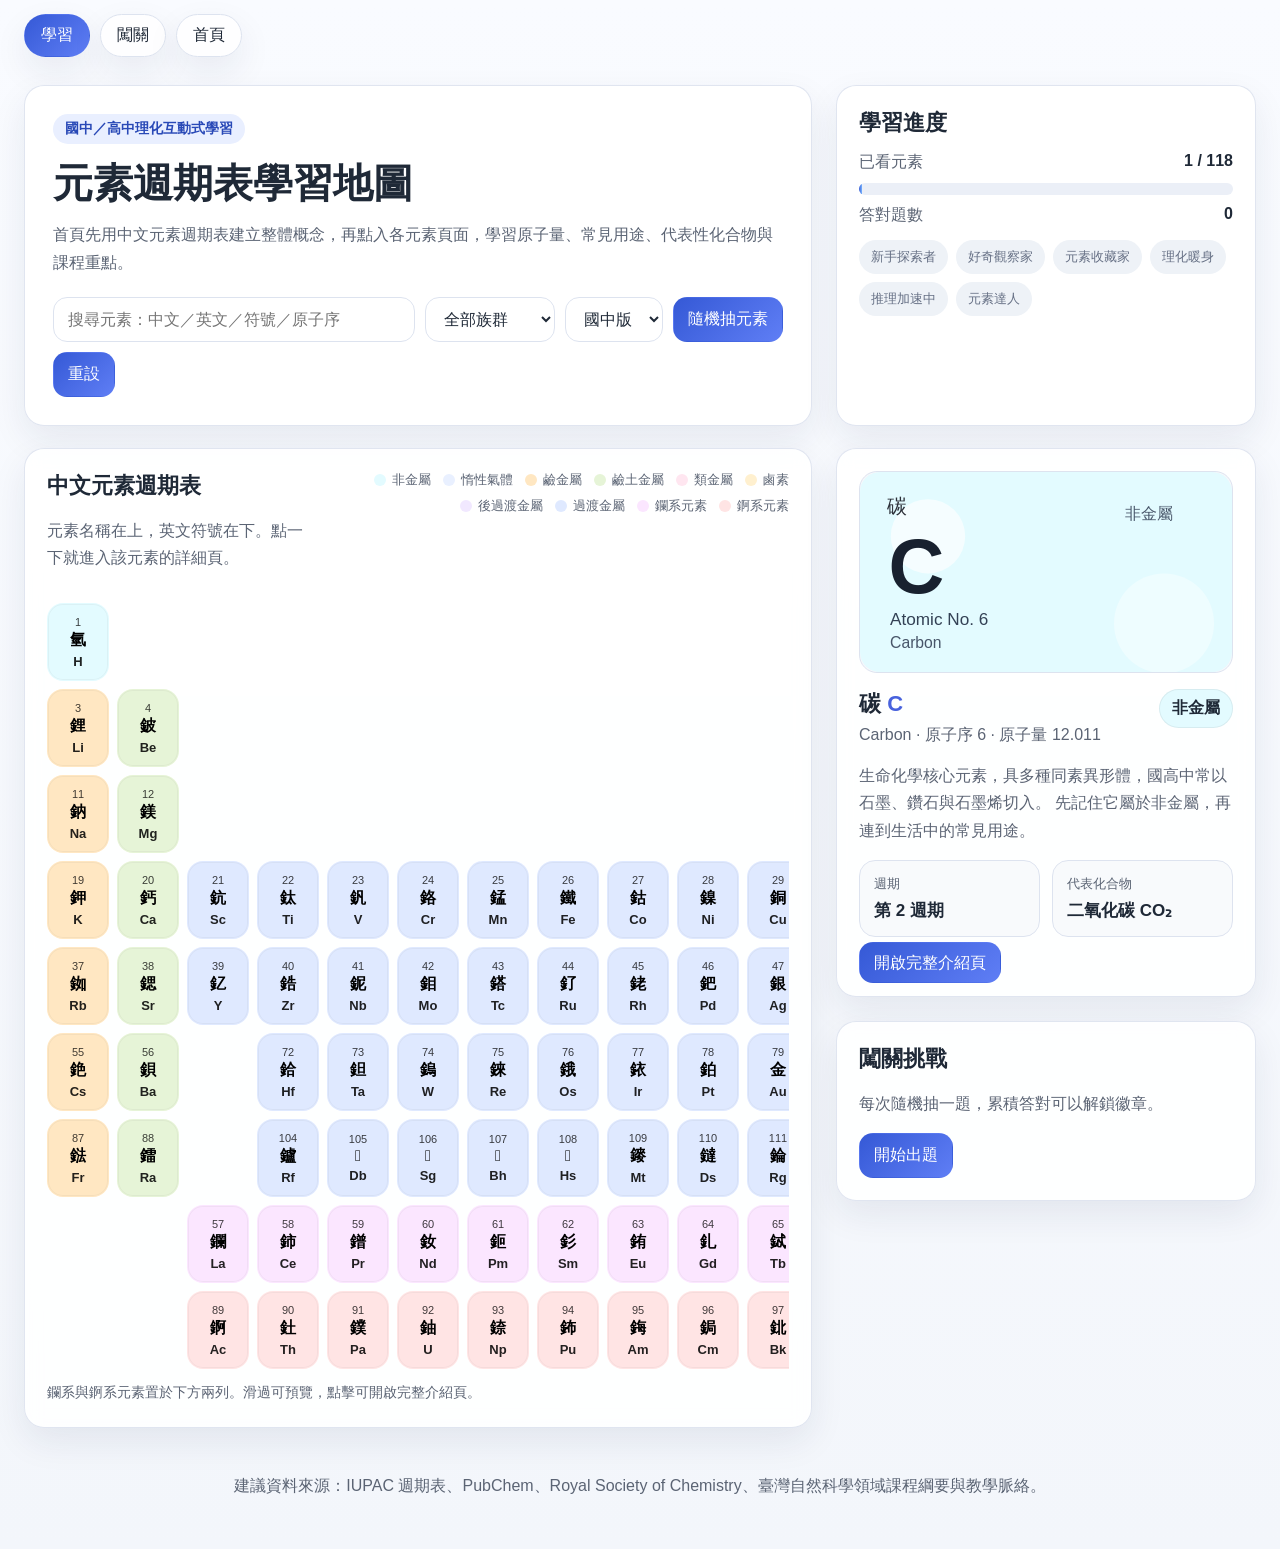
==== study.html @ 75bac7d1 "Add files via upload" ====
<!DOCTYPE html>
<html lang="zh-Hant">
<head>
  <meta charset="UTF-8">
  <meta name="viewport" content="width=device-width, initial-scale=1.0">
  <title>元素週期表｜學習模式</title>
  <link rel="stylesheet" href="style.css">
</head>
<body class="study-body">
  <nav class="app-nav">
    <a class="nav-pill active" href="study.html">學習</a>
    <a class="nav-pill" href="challenge.html">闖關</a>
    <a class="nav-pill" href="index.html">首頁</a>
  </nav>
  <header class="hero">
    <div class="hero-copy">
      <div class="hero-kicker">國中／高中理化互動式學習</div>
      <h1>元素週期表學習地圖</h1>
      <p>首頁先用中文元素週期表建立整體概念，再點入各元素頁面，學習原子量、常見用途、代表性化合物與課程重點。</p>
      <div class="toolbar">
        <input id="searchInput" type="search" placeholder="搜尋元素：中文／英文／符號／原子序">
        <select id="familyFilter"><option value="all">全部族群</option></select>
        <select id="modeSwitch" aria-label="學習模式切換">
          <option value="junior">國中版</option>
          <option value="senior">高中版</option>
        </select>
        <button id="randomBtn">隨機抽元素</button>
        <button id="resetBtn">重設</button>
      </div>
    </div>
    <div class="dashboard-card">
      <h2>學習進度</h2>
      <div class="progress-stat"><span>已看元素</span><strong id="viewedCount">0 / 118</strong></div>
      <div class="progress-bar"><span id="viewBar"></span></div>
      <div class="progress-stat"><span>答對題數</span><strong id="quizScore">0</strong></div>
      <div class="badge-wrap" id="badgeWrap"></div>
    </div>
  </header>

  <main class="layout-home">
    <section class="table-panel card">
      <div class="section-head">
        <div>
          <h2>中文元素週期表</h2>
          <p>元素名稱在上，英文符號在下。點一下就進入該元素的詳細頁。</p>
        </div>
        <div class="legend" id="legend"></div>
      </div>
      <div class="mobile-hint">手機版會自動切換成卡片式瀏覽，較容易點選與閱讀。</div>
      <div class="table-wrap">
        <div class="table-grid" id="periodicTable"></div>
      </div>
      <div class="mobile-list" id="mobileElementList"></div>
      <div class="series-note">鑭系與錒系元素置於下方兩列。滑過可預覽，點擊可開啟完整介紹頁。</div>
    </section>

    <aside class="side-panel">
      <section class="card preview-card" id="previewCard">
        <div class="placeholder">
          <div class="placeholder-icon">🧪</div>
          <h2>先選一個元素吧</h2>
          <p>例如：氫、碳、氧、鈉、矽、鐵、銅。</p>
        </div>
      </section>

      <section class="card quiz-card">
        <h2>闖關挑戰</h2>
        <p>每次隨機抽一題，累積答對可以解鎖徽章。</p>
        <button id="quizBtn">開始出題</button>
        <div id="quizArea"></div>
      </section>
    </aside>
  </main>

  <footer class="footer">
    <p>建議資料來源：IUPAC 週期表、PubChem、Royal Society of Chemistry、臺灣自然科學領域課程綱要與教學脈絡。</p>
  </footer>

  <script src="data.js"></script>
  <script src="script.js"></script>
</body>
</html>
---- style.css ----
:root {
  --bg: #f6f8fc;
  --surface: #ffffff;
  --text: #1f2937;
  --muted: #5b6474;
  --line: #dde3ef;
  --shadow: 0 14px 35px rgba(27, 39, 71, 0.08);
  --radius: 20px;
}
* { box-sizing: border-box; }
body {
  margin: 0;
  font-family: "Noto Sans TC", "PingFang TC", "Microsoft JhengHei", sans-serif;
  color: var(--text);
  background: linear-gradient(180deg, #f9fbff 0%, #f3f6fb 100%);
}
a { color: inherit; text-decoration: none; }
button, input, select { font: inherit; }
button { cursor: pointer; }
.hero, .detail-topbar, .detail-page { max-width: 1500px; margin: 0 auto; }
.hero {
  display: grid;
  grid-template-columns: minmax(0, 1.6fr) minmax(280px, 420px);
  gap: 24px;
  padding: 28px 24px 10px;
}
.hero-copy, .dashboard-card, .card {
  background: rgba(255,255,255,0.9);
  backdrop-filter: blur(8px);
  border: 1px solid rgba(221,227,239,0.9);
  border-radius: var(--radius);
  box-shadow: var(--shadow);
}
.hero-copy { padding: 28px; }
.hero-kicker {
  display: inline-block; padding: 6px 12px; border-radius: 999px; background: #e9efff; color: #2949b7; font-weight: 700; font-size: 14px;
}
h1 { margin: 12px 0 10px; font-size: 40px; }
.hero p { margin: 0; color: var(--muted); line-height: 1.75; }
.toolbar {
  margin-top: 20px; display: flex; flex-wrap: wrap; gap: 10px;
}
.toolbar input, .toolbar select, .toolbar button, .mode-btn, .nav-btn, .detail-link, .back-link, #quizBtn {
  border-radius: 14px; border: 1px solid var(--line); background: #fff; color: var(--text); padding: 11px 14px;
}
.toolbar input { min-width: 260px; flex: 1 1 320px; }
.toolbar button, #quizBtn, .detail-link, .nav-btn, .mode-btn.active, .back-link {
  background: linear-gradient(135deg, #3559d6, #5f7ef5);
  color: #fff; border-color: transparent;
}
.dashboard-card { padding: 22px; }
.dashboard-card h2, .card h2 { margin: 0 0 14px; font-size: 22px; }
.progress-stat { display: flex; justify-content: space-between; margin: 10px 0; color: var(--muted); }
.progress-stat strong { color: var(--text); }
.progress-bar { height: 12px; background: #ebeff7; border-radius: 999px; overflow: hidden; }
.progress-bar span { display: block; height: 100%; width: 0; background: linear-gradient(90deg, #3559d6, #7ab7ff); }
.badge-wrap { display: flex; flex-wrap: wrap; gap: 8px; margin-top: 14px; }
.badge { padding: 8px 12px; font-size: 13px; border-radius: 999px; background: #eef2f7; color: #667085; }
.badge.on { background: #dff4e3; color: #1b6f3e; font-weight: 700; }

.layout-home {
  max-width: 1500px; margin: 0 auto; padding: 12px 24px 24px; display: grid; grid-template-columns: minmax(0, 1.7fr) minmax(300px, 420px); gap: 24px;
}
.card { padding: 22px; }
.section-head { display: flex; justify-content: space-between; gap: 16px; align-items: flex-start; }
.section-head p, .series-note, .quiz-card p, .preview-text { color: var(--muted); line-height: 1.7; }
.legend { display: flex; flex-wrap: wrap; gap: 8px 12px; justify-content: flex-end; }
.legend-item { display: inline-flex; align-items: center; gap: 6px; font-size: 13px; color: var(--muted); }
.legend-color { width: 12px; height: 12px; border-radius: 999px; display: inline-block; }
.table-wrap { margin-top: 16px; overflow: auto; }
.table-grid {
  display: grid; grid-template-columns: repeat(18, minmax(62px, 1fr)); gap: 8px; min-width: 1200px;
}
.element, .empty-cell {
  min-height: 78px; border-radius: 16px; border: 1px solid transparent;
}
.element {
  padding: 8px 6px; text-align: center; transition: transform .18s ease, box-shadow .18s ease, opacity .18s ease; box-shadow: inset 0 0 0 1px rgba(0,0,0,0.04);
}
.element:hover { transform: translateY(-3px); box-shadow: 0 12px 22px rgba(30, 41, 59, 0.12); }
.element.hidden { opacity: 0.2; }
.element .number { font-size: 11px; opacity: 0.75; }
.element .name { font-size: 16px; font-weight: 800; margin-top: 2px; }
.element .symbol { font-size: 13px; margin-top: 3px; font-weight: 600; opacity: 0.86; }
.empty-cell { background: transparent; }
.series-note { margin-top: 12px; font-size: 14px; }
.side-panel { display: grid; gap: 24px; align-content: start; }
.placeholder { min-height: 250px; display: grid; place-items: center; text-align: center; color: var(--muted); }
.placeholder-icon { font-size: 46px; }
.preview-media img, .detail-media img { width: 100%; display: block; border-radius: 18px; border: 1px solid var(--line); background: #f6f7fb; }
.preview-head, .detail-title-row { display: flex; justify-content: space-between; gap: 14px; align-items: flex-start; margin-top: 16px; }
.preview-head h2, .detail-title-row h1 { margin: 0; }
.preview-head h2 span, .detail-title-row h1 span { color: #4862dd; }
.preview-head p, .detail-title-row p { color: var(--muted); margin: 6px 0 0; }
.mini-stats { display: grid; grid-template-columns: 1fr 1fr; gap: 12px; margin: 16px 0; }
.mini-stats div, .stat-card { border-radius: 16px; padding: 14px; background: #f8fafc; border: 1px solid var(--line); }
.mini-stats span, .stat-card span { display: block; font-size: 13px; color: var(--muted); }
.mini-stats strong, .stat-card strong { display: block; margin-top: 6px; font-size: 17px; }
.chip { display: inline-flex; align-items: center; border-radius: 999px; padding: 8px 12px; font-weight: 700; border: 1px solid rgba(0,0,0,0.06); }
.quiz-box { margin-top: 14px; padding: 16px; background: #f8fbff; border-radius: 18px; border: 1px solid var(--line); }
.quiz-options { display: grid; gap: 10px; margin-top: 12px; }
.quiz-options button { padding: 12px 14px; border-radius: 14px; border: 1px solid var(--line); background: #fff; text-align: left; }
.quiz-result { margin-top: 12px; font-weight: 700; }
.quiz-result.ok { color: #137a3d; }
.quiz-result.bad { color: #b42318; }
.footer { text-align: center; color: var(--muted); padding: 8px 24px 36px; }

.detail-page-body { min-height: 100vh; }
.detail-topbar { padding: 24px 24px 12px; display: flex; justify-content: space-between; gap: 18px; align-items: center; }
.mode-toggle { display: flex; gap: 10px; }
.mode-btn { color: var(--text); background: #fff; }
.detail-page { padding: 0 24px 28px; }
.detail-hero { display: grid; grid-template-columns: minmax(0, 1.15fr) minmax(300px, 1fr); gap: 24px; }
.detail-main { display: flex; flex-direction: column; justify-content: center; }
.stats-grid { display: grid; grid-template-columns: repeat(2, minmax(0, 1fr)); gap: 14px; margin-top: 18px; }
.detail-grid { display: grid; grid-template-columns: repeat(2, minmax(0, 1fr)); gap: 24px; margin-top: 24px; }
.compound-list { padding-left: 20px; line-height: 1.9; color: var(--muted); }
.nav-card { margin-top: 24px; }
.nav-buttons { display: flex; gap: 12px; flex-wrap: wrap; }

.alkali { background: #ffe7c2; }
.alkaline { background: #e6f4d7; }
.transition { background: #dfe9ff; }
.post { background: #f1e8ff; }
.metalloid { background: #ffe6f0; }
.nonmetal { background: #e3fbff; }
.halogen { background: #fff0cf; }
.noble { background: #e9f0ff; }
.lanthanide { background: #fbe6ff; }
.actinide { background: #ffe4e4; }
.other { background: #ececec; }

@media (max-width: 1180px) {
  .hero, .layout-home, .detail-hero, .detail-grid { grid-template-columns: 1fr; }
}
@media (max-width: 760px) {
  h1 { font-size: 32px; }
  .hero, .layout-home, .detail-topbar, .detail-page { padding-left: 14px; padding-right: 14px; }
  .section-head, .detail-title-row, .detail-topbar { flex-direction: column; }
  .stats-grid, .detail-grid, .mini-stats { grid-template-columns: 1fr; }
  .toolbar { flex-direction: column; }
  .toolbar input { min-width: 0; }
}

.mobile-hint { display:none; margin-top: 10px; color: var(--muted); font-size: 14px; }
.mobile-list { display:none; margin-top: 16px; }
.mobile-grid { display:grid; grid-template-columns: repeat(2, minmax(0,1fr)); gap: 12px; }
.mobile-element {
  border-radius: 18px; padding: 14px; border: 1px solid rgba(0,0,0,0.06);
  box-shadow: inset 0 0 0 1px rgba(255,255,255,0.25);
}
.mobile-element-top { display:flex; justify-content: space-between; gap: 10px; align-items: flex-start; }
.mobile-symbol { font-size: 24px; font-weight: 800; line-height: 1; }
.mobile-name { font-size: 16px; font-weight: 800; margin-top: 6px; }
.mobile-en { font-size: 13px; color: var(--muted); margin-top: 4px; }
.mobile-meta { margin-top: 10px; font-size: 13px; color: #334155; line-height: 1.6; }
.mobile-card-actions { margin-top: 12px; display:flex; gap:8px; flex-wrap:wrap; }
.mobile-card-actions a, .mobile-card-actions button {
  padding: 9px 12px; border-radius: 12px; border: 1px solid var(--line); background:#fff; color: var(--text);
}
.mobile-card-actions a { background: linear-gradient(135deg, #3559d6, #5f7ef5); color:#fff; border-color: transparent; }
.table-panel.compact-mode .table-wrap { display:none; }
.table-panel.compact-mode .mobile-list, .table-panel.compact-mode .mobile-hint { display:block; }
@media (max-width: 760px) {
  body { font-size: 15px; }
  .hero-copy, .dashboard-card, .card { border-radius: 18px; }
  .hero-copy { padding: 20px; }
  h1 { font-size: 28px; line-height: 1.2; }
  .dashboard-card h2, .card h2 { font-size: 20px; }
  .toolbar input, .toolbar select, .toolbar button, #quizBtn { width: 100%; }
  .toolbar { gap: 8px; }
  .card { padding: 18px; }
  .preview-head { flex-direction: column; }
  .preview-media img, .detail-media img { border-radius: 14px; }
  .mobile-grid { grid-template-columns: 1fr; }
  .chip { font-size: 13px; }
  .detail-topbar { align-items: stretch; }
  .mode-toggle { width: 100%; }
  .mode-btn { flex: 1; }
  .nav-buttons { display:grid; grid-template-columns: 1fr; }
  .nav-btn, .back-link { text-align:center; }
}


/* dual-mode additions */
.app-nav{
  max-width: 1500px; margin: 0 auto; padding: 14px 24px 0; display:flex; gap:10px; flex-wrap:wrap;
}
.nav-pill{
  border-radius: 999px; padding: 10px 16px; border:1px solid var(--line); background: rgba(255,255,255,0.88); color: var(--text);
  box-shadow: var(--shadow);
}
.nav-pill.active{ background: linear-gradient(135deg, #3559d6, #5f7ef5); color:#fff; border-color:transparent; }

.landing-shell, .challenge-shell{ max-width: 1200px; margin: 0 auto; padding: 18px 24px 28px; }
.landing-hero{ text-align:center; padding: 36px 26px; }
.landing-lead{ max-width: 760px; margin: 12px auto 0; line-height: 1.9; color: var(--muted); }
.landing-actions{ margin-top: 22px; display:flex; justify-content:center; gap:12px; flex-wrap:wrap; }
.landing-main-btn, .landing-sub-btn, .soft-btn{
  border:1px solid transparent; border-radius: 16px; padding: 13px 18px; font-weight:700;
}
.landing-main-btn{ background: linear-gradient(135deg, #3559d6, #5f7ef5); color:#fff; }
.landing-sub-btn{ background:#fff; border-color: var(--line); color: var(--text); }
.soft-btn{ background:#f7f9fc; border-color: var(--line); color: var(--text); }
.landing-note{ margin-top: 14px; color: var(--muted); font-size: 14px; }
.landing-grid{ display:grid; grid-template-columns: repeat(2,minmax(0,1fr)); gap:24px; margin-top: 24px; }
.mode-card{ display:flex; flex-direction:column; }
.mode-icon{ font-size: 40px; }
.feature-list{ margin: 10px 0 0; padding-left: 20px; color: var(--muted); line-height: 1.9; }
.mode-link{
  margin-top:auto; align-self:flex-start; border-radius: 14px; padding: 11px 16px; background: linear-gradient(135deg, #3559d6, #5f7ef5); color:#fff;
}
.landing-footer{ margin-top:24px; }
.landing-steps{ display:grid; gap:12px; }
.landing-steps div{ display:grid; grid-template-columns: 36px 1fr; gap:12px; align-items:start; color: var(--muted); }
.landing-steps strong{
  width:36px; height:36px; display:grid; place-items:center; border-radius:999px; background:#e9efff; color:#2949b7;
}
.challenge-layout{ display:grid; grid-template-columns: minmax(0,1.5fr) 340px; gap:24px; margin-top: 24px; }
.challenge-controls{ display:flex; gap:10px; flex-wrap:wrap; margin-bottom: 18px; }
.challenge-area{ min-height: 360px; display:grid; }
.challenge-question h2{ line-height:1.6; margin-top: 6px; }
.question-kicker{ display:inline-block; padding:6px 10px; border-radius:999px; background:#eef2ff; color:#3559d6; font-weight:700; font-size:13px; }
.challenge-options button:disabled{ opacity:.85; cursor:default; }
.challenge-tip{ margin-top:18px; padding:16px; border-radius:18px; background:#f8fafc; border:1px solid var(--line); }
.challenge-tip h3{ margin:0 0 8px; }
.title-wall{ display:flex; flex-wrap:wrap; gap:8px; }
.result-panel{ display:grid; place-items:center; text-align:center; align-content:center; }
.result-emoji{ font-size:54px; }
.next-question-btn{ margin-top: 12px; }

.detail-nav-pack{ display:flex; gap:10px; flex-wrap:wrap; align-items:center; }

@media (max-width: 980px){
  .landing-grid, .challenge-layout{ grid-template-columns: 1fr; }
}
@media (max-width: 760px){
  .app-nav, .landing-shell, .challenge-shell{ padding-left:14px; padding-right:14px; }
  .landing-hero{ padding: 24px 16px; }
  .landing-actions, .challenge-controls{ flex-direction:column; }
  .landing-main-btn, .landing-sub-btn, .soft-btn, .mode-link{ width:100%; text-align:center; }
}
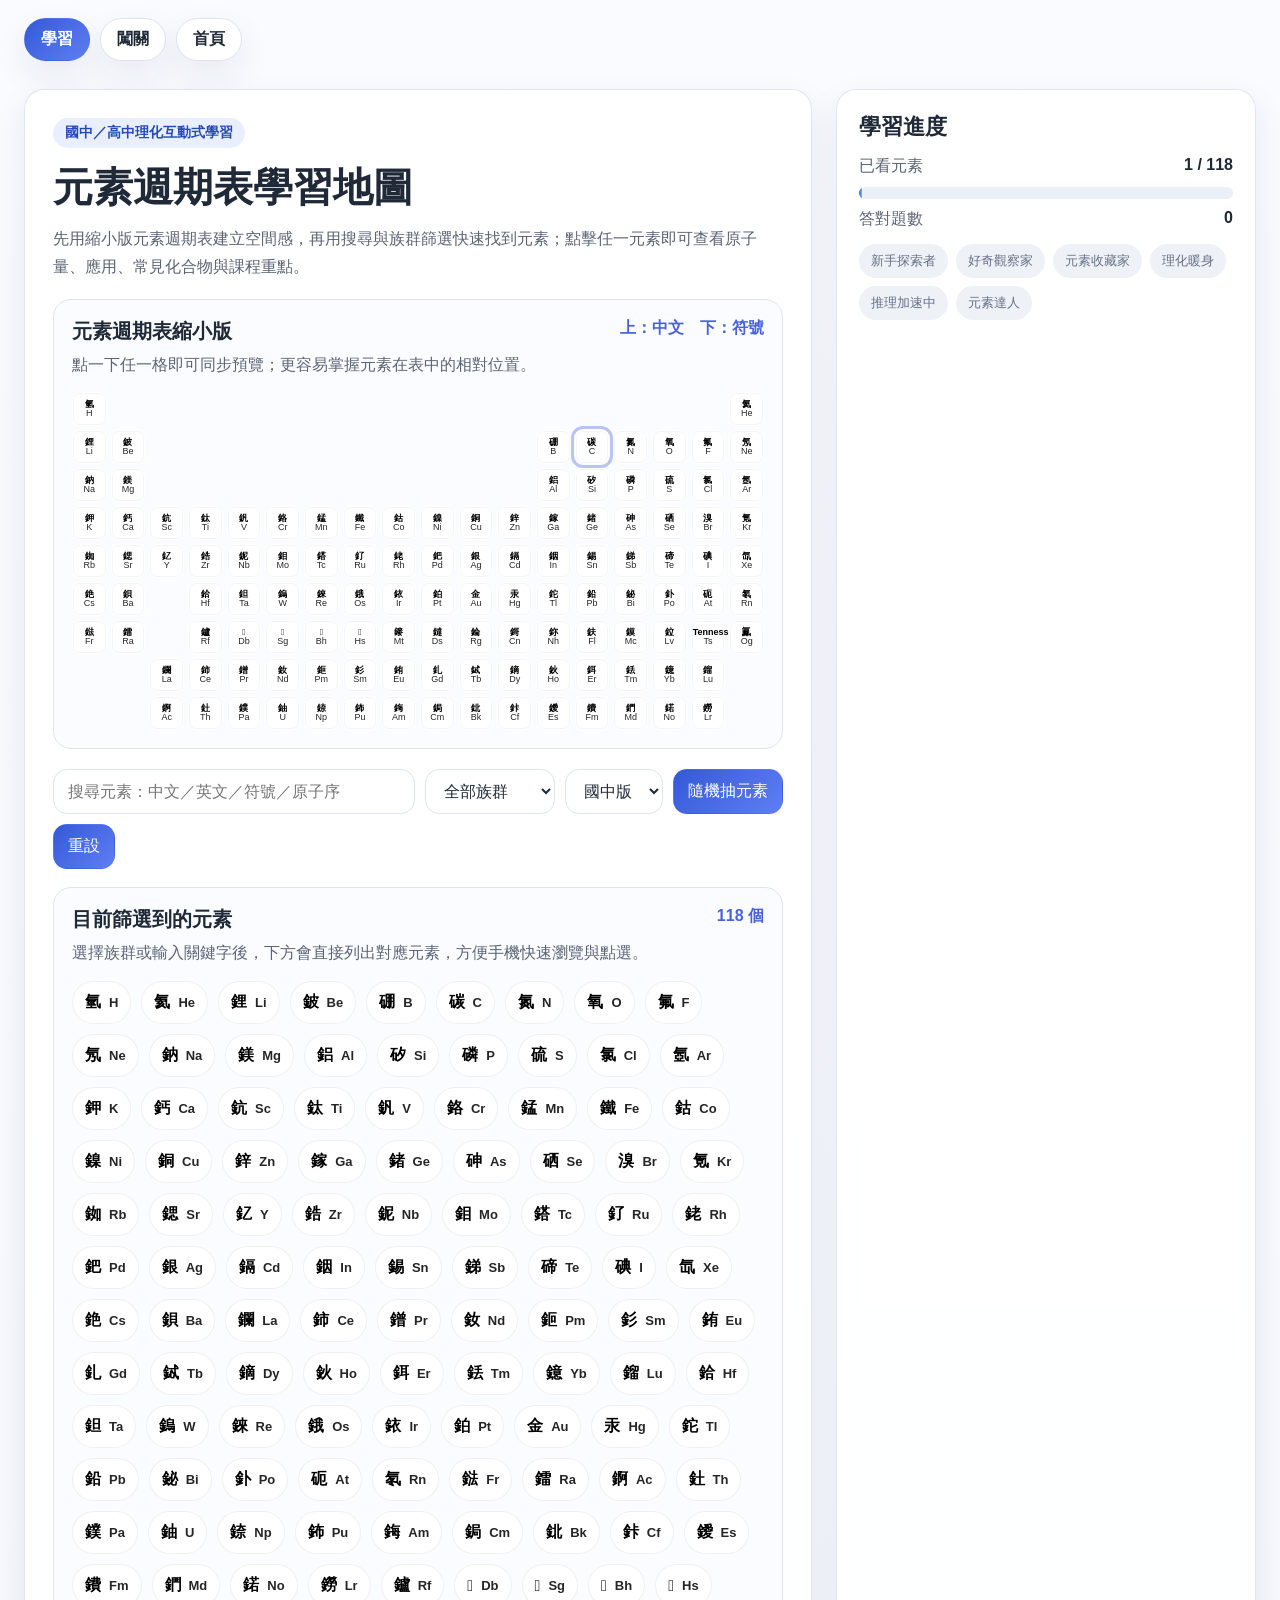
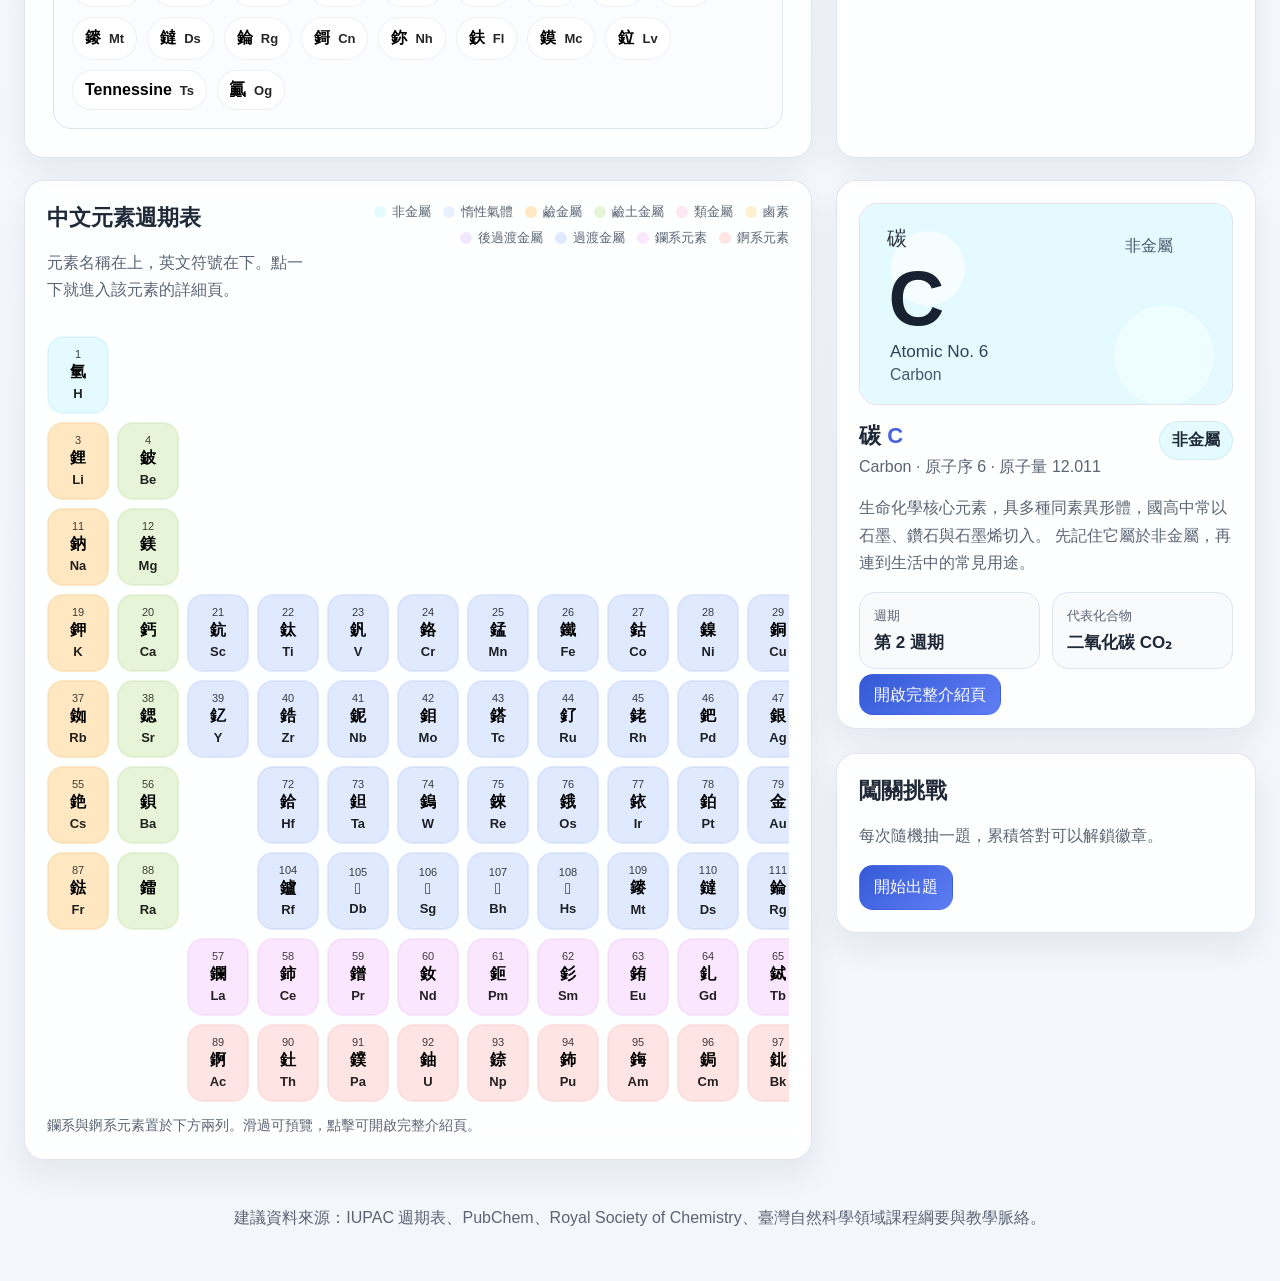
==== commit 64db5b2f: "Add files via upload" ====
--- a/study.html
+++ b/study.html
@@ -12,11 +12,26 @@
     <a class="nav-pill" href="challenge.html">闖關</a>
     <a class="nav-pill" href="index.html">首頁</a>
   </nav>
+
   <header class="hero">
     <div class="hero-copy">
       <div class="hero-kicker">國中／高中理化互動式學習</div>
       <h1>元素週期表學習地圖</h1>
-      <p>首頁先用中文元素週期表建立整體概念，再點入各元素頁面，學習原子量、常見用途、代表性化合物與課程重點。</p>
+      <p>先用縮小版元素週期表建立空間感，再用搜尋與族群篩選快速找到元素；點擊任一元素即可查看原子量、應用、常見化合物與課程重點。</p>
+
+      <section class="mini-table-card">
+        <div class="mini-head">
+          <div>
+            <h2>元素週期表縮小版</h2>
+            <p>點一下任一格即可同步預覽；更容易掌握元素在表中的相對位置。</p>
+          </div>
+          <div class="mini-legend-note">上：中文　下：符號</div>
+        </div>
+        <div class="mini-table-wrap">
+          <div class="mini-table-grid" id="miniPeriodicTable"></div>
+        </div>
+      </section>
+
       <div class="toolbar">
         <input id="searchInput" type="search" placeholder="搜尋元素：中文／英文／符號／原子序">
         <select id="familyFilter"><option value="all">全部族群</option></select>
@@ -27,7 +42,17 @@
         <button id="randomBtn">隨機抽元素</button>
         <button id="resetBtn">重設</button>
       </div>
+
+      <section class="filter-result-card">
+        <div class="filter-result-head">
+          <h2>目前篩選到的元素</h2>
+          <span id="filterCount">0 個</span>
+        </div>
+        <p class="filter-result-note">選擇族群或輸入關鍵字後，下方會直接列出對應元素，方便手機快速瀏覽與點選。</p>
+        <div class="filter-chip-wrap" id="filterResultList"></div>
+      </section>
     </div>
+
     <div class="dashboard-card">
       <h2>學習進度</h2>
       <div class="progress-stat"><span>已看元素</span><strong id="viewedCount">0 / 118</strong></div>
@@ -46,7 +71,7 @@
         </div>
         <div class="legend" id="legend"></div>
       </div>
-      <div class="mobile-hint">手機版會自動切換成卡片式瀏覽，較容易點選與閱讀。</div>
+      <div class="mobile-hint">手機版會同時提供卡片式元素清單與篩選結果列，操作更直覺。</div>
       <div class="table-wrap">
         <div class="table-grid" id="periodicTable"></div>
       </div>
--- a/style.css
+++ b/style.css
@@ -241,3 +241,63 @@
   .landing-actions, .challenge-controls{ flex-direction:column; }
   .landing-main-btn, .landing-sub-btn, .soft-btn, .mode-link{ width:100%; text-align:center; }
 }
+
+/* --- study mobile enhancement --- */
+.app-nav{
+  max-width:1500px; margin:0 auto; padding:18px 24px 0; display:flex; gap:10px; flex-wrap:wrap;
+}
+.nav-pill{
+  padding:10px 16px; border-radius:999px; background:#fff; border:1px solid var(--line); box-shadow:var(--shadow); font-weight:700;
+}
+.nav-pill.active{ background:linear-gradient(135deg, #3559d6, #5f7ef5); color:#fff; border-color:transparent; }
+
+.mini-table-card, .filter-result-card{
+  margin-top:18px; padding:18px; border:1px solid var(--line); border-radius:18px; background:#fbfcff;
+}
+.mini-head, .filter-result-head{ display:flex; justify-content:space-between; gap:12px; align-items:flex-start; }
+.mini-head h2, .filter-result-head h2{ margin:0 0 6px; font-size:20px; }
+.mini-head p, .filter-result-note{ margin:0; color:var(--muted); line-height:1.7; }
+.mini-legend-note, #filterCount{ color:#4862dd; font-weight:700; }
+.mini-table-wrap{ margin-top:14px; overflow:auto; }
+.mini-table-grid{
+  display:grid; grid-template-columns:repeat(18, minmax(28px, 1fr)); gap:4px; min-width:640px;
+}
+.mini-element, .mini-empty{
+  min-height:34px; border-radius:8px; border:1px solid transparent;
+}
+.mini-element{
+  padding:3px 1px; text-align:center; box-shadow:inset 0 0 0 1px rgba(0,0,0,0.04); background:#fff;
+}
+.mini-element .mini-name{ display:block; font-size:9px; line-height:1.05; font-weight:700; }
+.mini-element .mini-symbol{ display:block; font-size:9px; line-height:1.05; opacity:.85; }
+.mini-empty{ background:transparent; }
+.filter-chip-wrap{ display:flex; flex-wrap:wrap; gap:10px; margin-top:14px; }
+.filter-chip{
+  display:inline-flex; align-items:center; gap:8px; padding:10px 12px; border-radius:999px; border:1px solid rgba(0,0,0,0.06); background:#fff; font-weight:700;
+}
+.filter-chip strong{ font-size:13px; opacity:.85; }
+.empty-tip{ color:var(--muted); }
+.mobile-hint{ margin-top:12px; color:var(--muted); }
+.mobile-list{ display:none; margin-top:16px; gap:12px; }
+.mobile-element-card{
+  width:100%; text-align:left; border-radius:16px; border:1px solid rgba(0,0,0,0.06); padding:14px; background:#fff; box-shadow:var(--shadow); margin-bottom:10px;
+}
+.mobile-top{ display:flex; justify-content:space-between; gap:12px; align-items:center; font-weight:800; font-size:18px; }
+.mobile-bottom{ margin-top:6px; color:var(--muted); font-size:14px; line-height:1.5; }
+.element.is-selected, .mini-element.is-selected, .mobile-element-card.is-selected, .filter-chip.is-selected{
+  outline:3px solid rgba(53,89,214,0.34); outline-offset:1px;
+}
+
+@media (max-width: 760px){
+  .hero, .layout-home, .detail-topbar, .detail-page{ padding-left:14px; padding-right:14px; }
+  .app-nav{ padding:14px 14px 0; }
+  .hero-copy, .dashboard-card, .card{ padding:18px; }
+  h1{ font-size:28px; }
+  .toolbar{ flex-direction:column; }
+  .toolbar input, .toolbar select, .toolbar button{ width:100%; min-width:0; }
+  .table-wrap{ display:none; }
+  .mobile-list{ display:block; }
+  .mini-table-grid{ min-width:620px; }
+  .section-head{ flex-direction:column; }
+  .legend{ justify-content:flex-start; }
+}
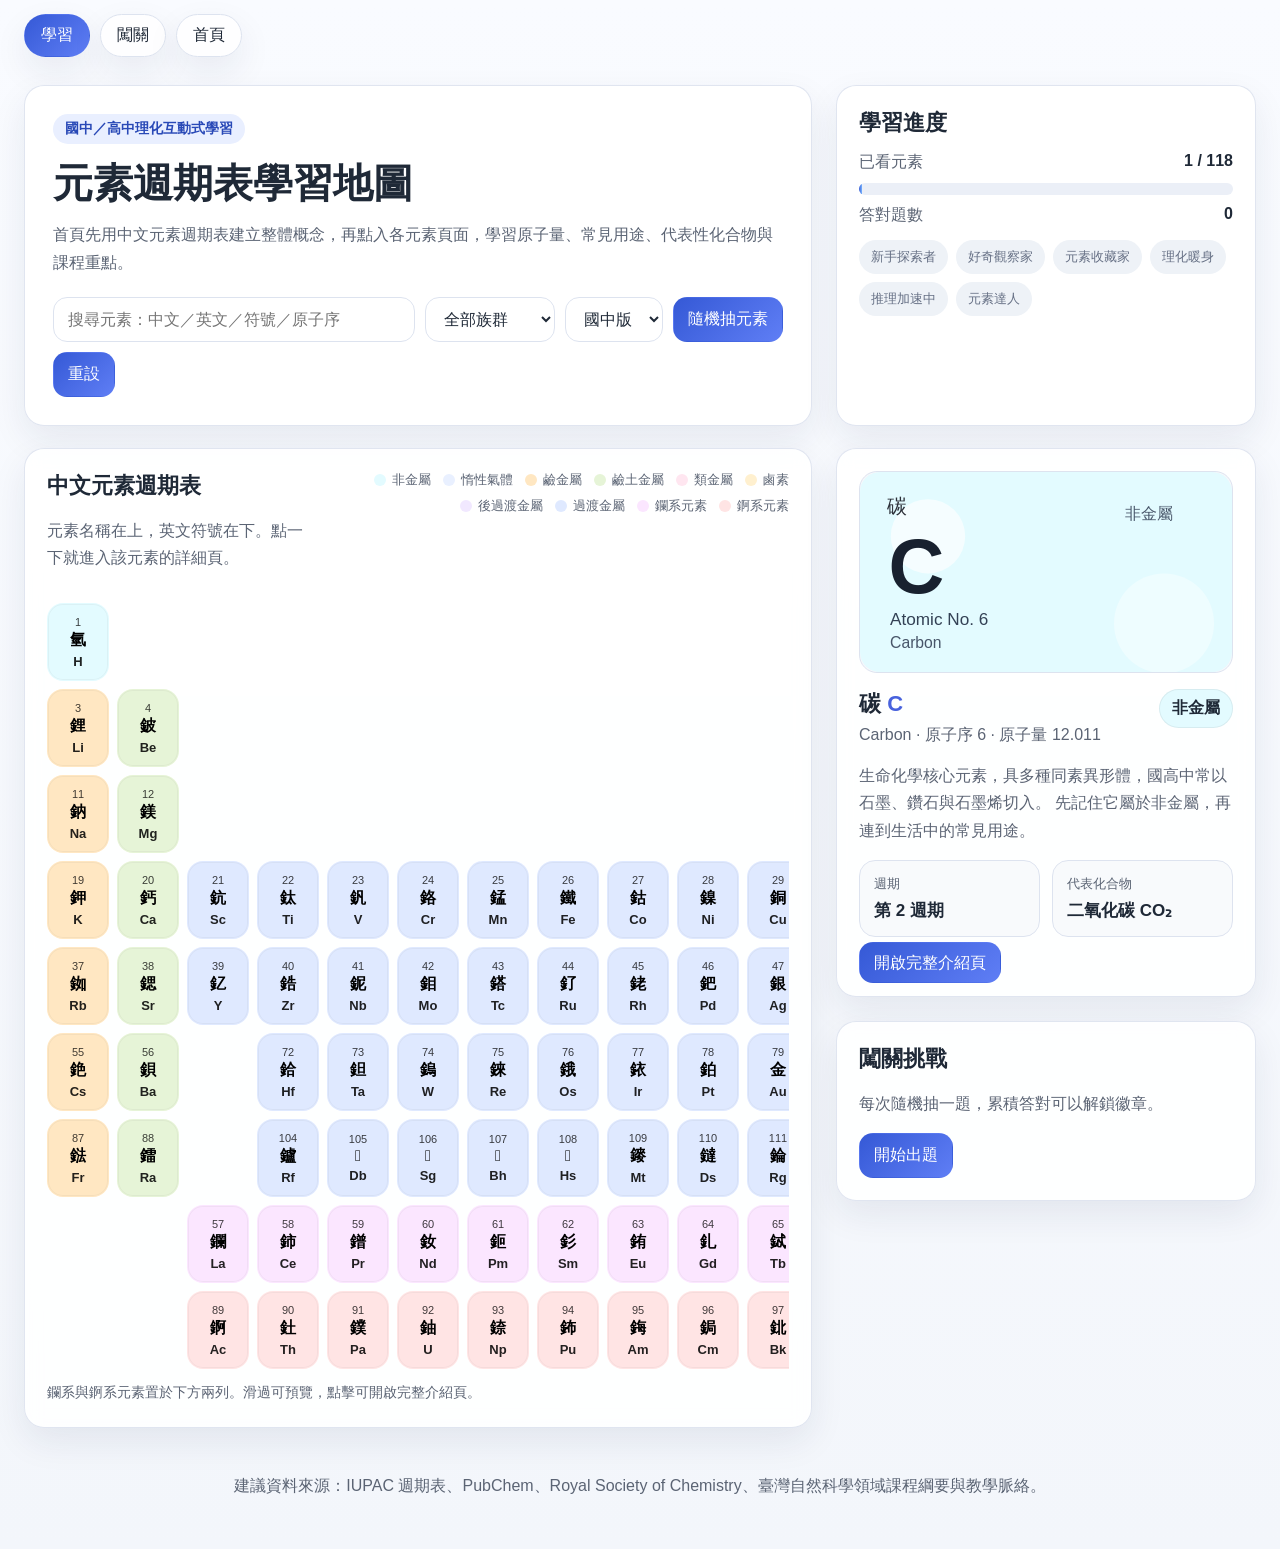
==== commit 9386ba63: "Add files via upload" ====
--- a/study.html
+++ b/study.html
@@ -12,26 +12,11 @@
     <a class="nav-pill" href="challenge.html">闖關</a>
     <a class="nav-pill" href="index.html">首頁</a>
   </nav>
-
   <header class="hero">
     <div class="hero-copy">
       <div class="hero-kicker">國中／高中理化互動式學習</div>
       <h1>元素週期表學習地圖</h1>
-      <p>先用縮小版元素週期表建立空間感，再用搜尋與族群篩選快速找到元素；點擊任一元素即可查看原子量、應用、常見化合物與課程重點。</p>
-
-      <section class="mini-table-card">
-        <div class="mini-head">
-          <div>
-            <h2>元素週期表縮小版</h2>
-            <p>點一下任一格即可同步預覽；更容易掌握元素在表中的相對位置。</p>
-          </div>
-          <div class="mini-legend-note">上：中文　下：符號</div>
-        </div>
-        <div class="mini-table-wrap">
-          <div class="mini-table-grid" id="miniPeriodicTable"></div>
-        </div>
-      </section>
-
+      <p>首頁先用中文元素週期表建立整體概念，再點入各元素頁面，學習原子量、常見用途、代表性化合物與課程重點。</p>
       <div class="toolbar">
         <input id="searchInput" type="search" placeholder="搜尋元素：中文／英文／符號／原子序">
         <select id="familyFilter"><option value="all">全部族群</option></select>
@@ -42,17 +27,7 @@
         <button id="randomBtn">隨機抽元素</button>
         <button id="resetBtn">重設</button>
       </div>
-
-      <section class="filter-result-card">
-        <div class="filter-result-head">
-          <h2>目前篩選到的元素</h2>
-          <span id="filterCount">0 個</span>
-        </div>
-        <p class="filter-result-note">選擇族群或輸入關鍵字後，下方會直接列出對應元素，方便手機快速瀏覽與點選。</p>
-        <div class="filter-chip-wrap" id="filterResultList"></div>
-      </section>
     </div>
-
     <div class="dashboard-card">
       <h2>學習進度</h2>
       <div class="progress-stat"><span>已看元素</span><strong id="viewedCount">0 / 118</strong></div>
@@ -71,7 +46,7 @@
         </div>
         <div class="legend" id="legend"></div>
       </div>
-      <div class="mobile-hint">手機版會同時提供卡片式元素清單與篩選結果列，操作更直覺。</div>
+      <div class="mobile-hint">手機版會自動切換成卡片式瀏覽，較容易點選與閱讀。</div>
       <div class="table-wrap">
         <div class="table-grid" id="periodicTable"></div>
       </div>
--- a/style.css
+++ b/style.css
@@ -241,63 +241,3 @@
   .landing-actions, .challenge-controls{ flex-direction:column; }
   .landing-main-btn, .landing-sub-btn, .soft-btn, .mode-link{ width:100%; text-align:center; }
 }
-
-/* --- study mobile enhancement --- */
-.app-nav{
-  max-width:1500px; margin:0 auto; padding:18px 24px 0; display:flex; gap:10px; flex-wrap:wrap;
-}
-.nav-pill{
-  padding:10px 16px; border-radius:999px; background:#fff; border:1px solid var(--line); box-shadow:var(--shadow); font-weight:700;
-}
-.nav-pill.active{ background:linear-gradient(135deg, #3559d6, #5f7ef5); color:#fff; border-color:transparent; }
-
-.mini-table-card, .filter-result-card{
-  margin-top:18px; padding:18px; border:1px solid var(--line); border-radius:18px; background:#fbfcff;
-}
-.mini-head, .filter-result-head{ display:flex; justify-content:space-between; gap:12px; align-items:flex-start; }
-.mini-head h2, .filter-result-head h2{ margin:0 0 6px; font-size:20px; }
-.mini-head p, .filter-result-note{ margin:0; color:var(--muted); line-height:1.7; }
-.mini-legend-note, #filterCount{ color:#4862dd; font-weight:700; }
-.mini-table-wrap{ margin-top:14px; overflow:auto; }
-.mini-table-grid{
-  display:grid; grid-template-columns:repeat(18, minmax(28px, 1fr)); gap:4px; min-width:640px;
-}
-.mini-element, .mini-empty{
-  min-height:34px; border-radius:8px; border:1px solid transparent;
-}
-.mini-element{
-  padding:3px 1px; text-align:center; box-shadow:inset 0 0 0 1px rgba(0,0,0,0.04); background:#fff;
-}
-.mini-element .mini-name{ display:block; font-size:9px; line-height:1.05; font-weight:700; }
-.mini-element .mini-symbol{ display:block; font-size:9px; line-height:1.05; opacity:.85; }
-.mini-empty{ background:transparent; }
-.filter-chip-wrap{ display:flex; flex-wrap:wrap; gap:10px; margin-top:14px; }
-.filter-chip{
-  display:inline-flex; align-items:center; gap:8px; padding:10px 12px; border-radius:999px; border:1px solid rgba(0,0,0,0.06); background:#fff; font-weight:700;
-}
-.filter-chip strong{ font-size:13px; opacity:.85; }
-.empty-tip{ color:var(--muted); }
-.mobile-hint{ margin-top:12px; color:var(--muted); }
-.mobile-list{ display:none; margin-top:16px; gap:12px; }
-.mobile-element-card{
-  width:100%; text-align:left; border-radius:16px; border:1px solid rgba(0,0,0,0.06); padding:14px; background:#fff; box-shadow:var(--shadow); margin-bottom:10px;
-}
-.mobile-top{ display:flex; justify-content:space-between; gap:12px; align-items:center; font-weight:800; font-size:18px; }
-.mobile-bottom{ margin-top:6px; color:var(--muted); font-size:14px; line-height:1.5; }
-.element.is-selected, .mini-element.is-selected, .mobile-element-card.is-selected, .filter-chip.is-selected{
-  outline:3px solid rgba(53,89,214,0.34); outline-offset:1px;
-}
-
-@media (max-width: 760px){
-  .hero, .layout-home, .detail-topbar, .detail-page{ padding-left:14px; padding-right:14px; }
-  .app-nav{ padding:14px 14px 0; }
-  .hero-copy, .dashboard-card, .card{ padding:18px; }
-  h1{ font-size:28px; }
-  .toolbar{ flex-direction:column; }
-  .toolbar input, .toolbar select, .toolbar button{ width:100%; min-width:0; }
-  .table-wrap{ display:none; }
-  .mobile-list{ display:block; }
-  .mini-table-grid{ min-width:620px; }
-  .section-head{ flex-direction:column; }
-  .legend{ justify-content:flex-start; }
-}
